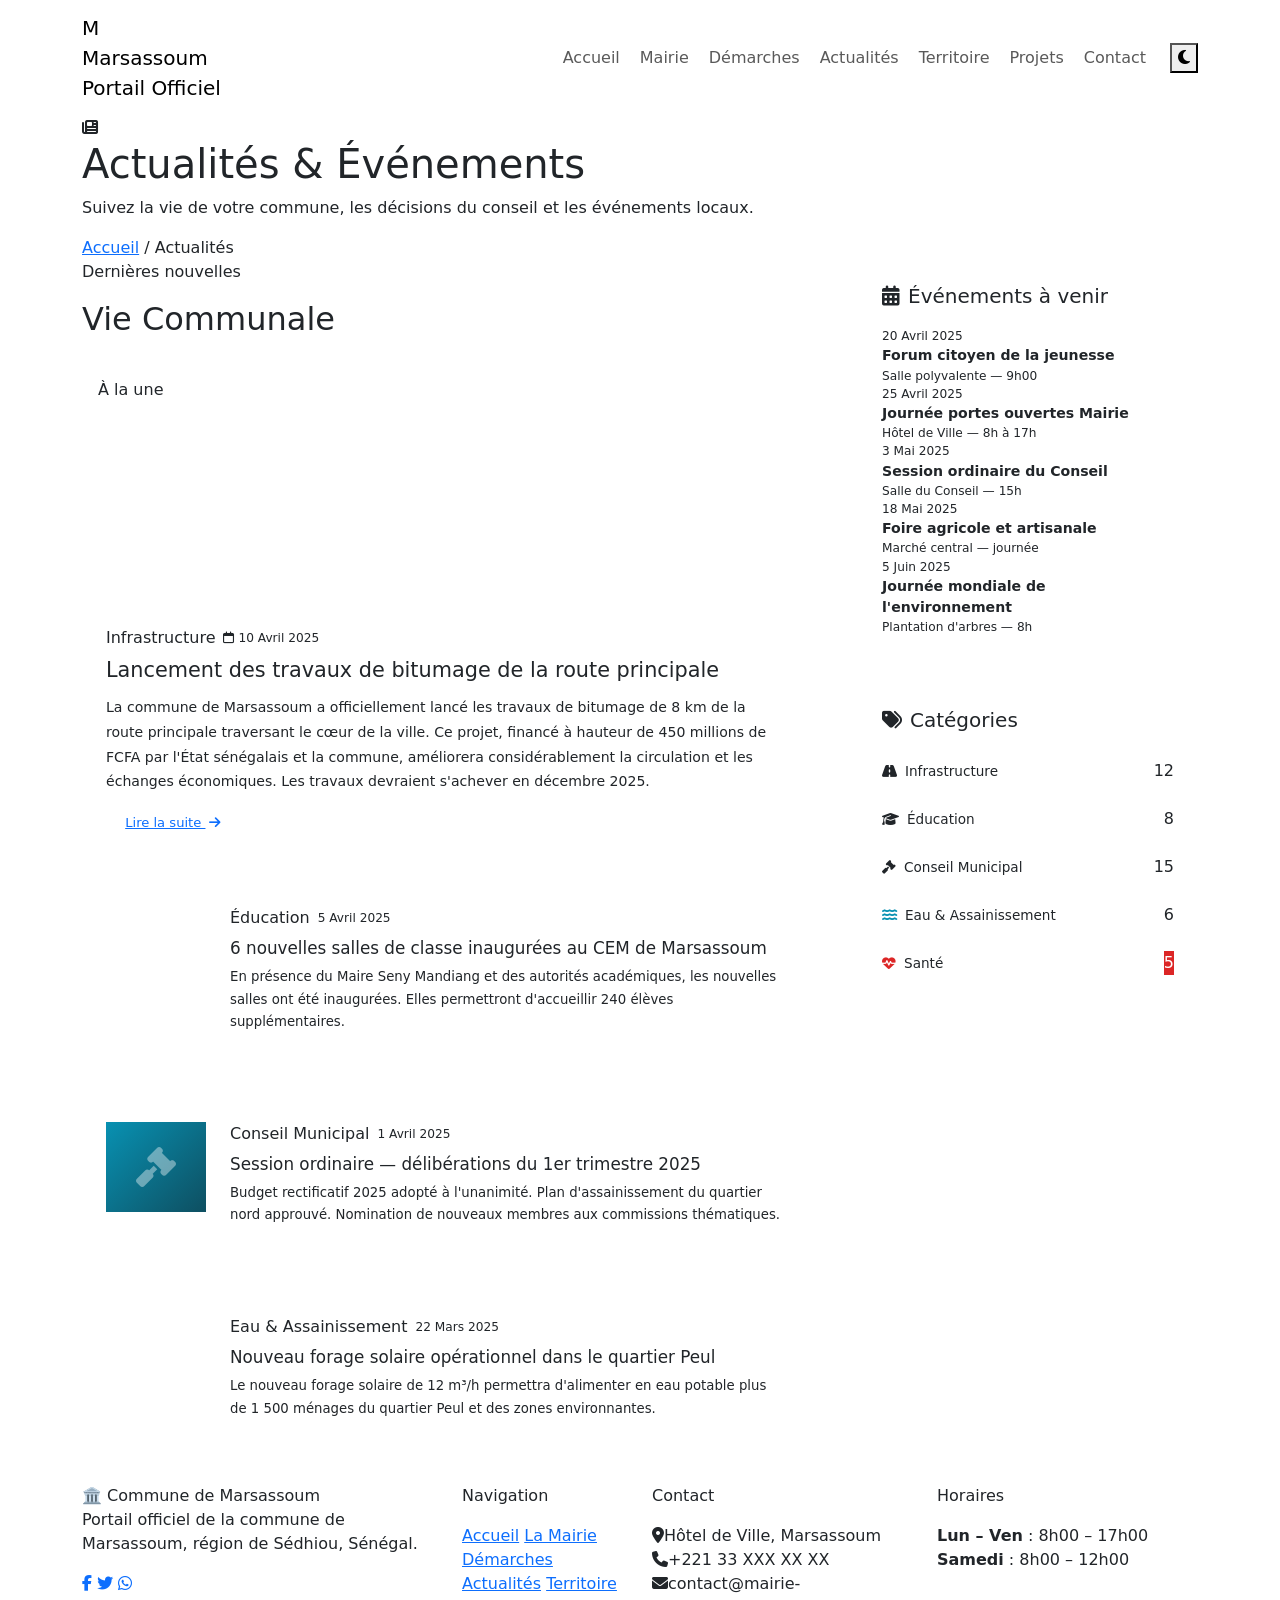
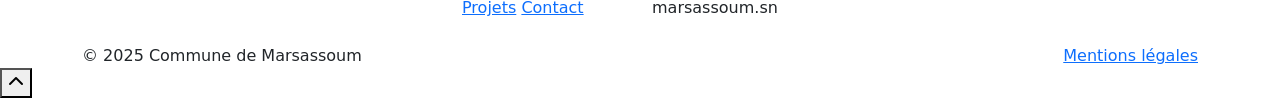
==== actualites.html @ 0442a21c "Add files via upload" ====
<!DOCTYPE html>
<html lang="fr">
<head>
  <meta charset="UTF-8" />
  <meta name="viewport" content="width=device-width, initial-scale=1.0" />
  <meta name="description" content="Actualités et événements de la Commune de Marsassoum." />
  <title>Actualités — Commune de Marsassoum</title>
  <link rel="preconnect" href="https://fonts.googleapis.com" />
  <link href="https://fonts.googleapis.com/css2?family=Playfair+Display:wght@700;900&family=DM+Sans:wght@300;400;500;600&display=swap" rel="stylesheet" />
  <link rel="stylesheet" href="https://cdn.jsdelivr.net/npm/bootstrap@5.3.2/dist/css/bootstrap.min.css" />
  <link rel="stylesheet" href="https://cdnjs.cloudflare.com/ajax/libs/font-awesome/6.5.0/css/all.min.css" />
  <link rel="stylesheet" href="css/style.css" />
</head>
<body>

<!-- ══ NAVBAR ══ -->
<nav id="navbar" class="navbar navbar-expand-lg">
  <div class="container">
    <a class="navbar-brand" href="index.html">
      <div class="brand-logo">M</div>
      <div><div class="brand-text-main">Marsassoum</div><div class="brand-text-sub">Portail Officiel</div></div>
    </a>
    <button class="navbar-toggler border-0 shadow-none" type="button" data-bs-toggle="collapse" data-bs-target="#navMenu">
      <span class="navbar-toggler-icon"></span>
    </button>
    <div class="collapse navbar-collapse" id="navMenu">
      <ul class="navbar-nav ms-auto gap-1 align-items-lg-center">
        <li class="nav-item"><a class="nav-link" href="index.html">Accueil</a></li>
        <li class="nav-item"><a class="nav-link" href="mairie.html">Mairie</a></li>
        <li class="nav-item"><a class="nav-link" href="demarches.html">Démarches</a></li>
        <li class="nav-item"><a class="nav-link" href="actualites.html">Actualités</a></li>
        <li class="nav-item"><a class="nav-link" href="territoire.html">Territoire</a></li>
        <li class="nav-item"><a class="nav-link" href="projets.html">Projets</a></li>
        <li class="nav-item"><a class="nav-link" href="contact.html">Contact</a></li>
      </ul>
      <button id="darkModeToggle" class="ms-3" title="Basculer le mode sombre"><i class="fas fa-moon"></i></button>
    </div>
  </div>
</nav>

<!-- ══ EN-TÊTE ══ -->
<div class="page-header">
  <div class="container position-relative">
    <div class="page-header-icon"><i class="fas fa-newspaper"></i></div>
    <h1>Actualités & Événements</h1>
    <p>Suivez la vie de votre commune, les décisions du conseil et les événements locaux.</p>
    <nav class="breadcrumb-custom">
      <a href="index.html">Accueil</a>
      <span class="sep">/</span>
      <span class="current">Actualités</span>
    </nav>
  </div>
</div>


<!-- ══ SECTION ACTUALITÉS ══ -->
<section class="section-main">
  <div class="container">
    <div class="row g-5">

      <!-- Colonne principale : actualités -->
      <div class="col-lg-8">
        <p class="section-label">Dernières nouvelles</p>
        <h2 class="section-title mb-4">Vie Communale</h2>

        <!-- Article 1 — featured -->
        <div class="card-modern mb-4 fade-up">
          <div style="height:240px;background:linear-gradient(135deg,var(--primary),var(--secondary));
                      display:flex;align-items:center;justify-content:center;position:relative;">
            <i class="fas fa-road" style="font-size:4rem;color:rgba(255,255,255,.25);"></i>
            <span class="badge-custom badge-primary position-absolute" style="top:1rem;left:1rem;">
              À la une
            </span>
          </div>
          <div class="p-4">
            <div class="d-flex align-items-center gap-2 mb-2">
              <span class="badge-custom badge-primary">Infrastructure</span>
              <span style="font-size:.76rem;color:var(--muted);">
                <i class="far fa-calendar me-1"></i>10 Avril 2025
              </span>
            </div>
            <h4 style="font-family:var(--font-display);color:var(--primary);font-size:1.3rem;">
              Lancement des travaux de bitumage de la route principale
            </h4>
            <p style="font-size:.88rem;color:var(--muted);line-height:1.75;margin-top:.75rem;">
              La commune de Marsassoum a officiellement lancé les travaux de bitumage de 8 km
              de la route principale traversant le cœur de la ville. Ce projet, financé à hauteur
              de 450 millions de FCFA par l'État sénégalais et la commune, améliorera considérablement
              la circulation et les échanges économiques. Les travaux devraient s'achever en décembre 2025.
            </p>
            <a href="#" class="btn-cta mt-3" style="font-size:.82rem;padding:.5rem 1.2rem;">
              Lire la suite <i class="fas fa-arrow-right ms-1"></i>
            </a>
          </div>
        </div>

        <!-- Article 2 -->
        <div class="card-modern mb-4 fade-up delay-1">
          <div class="p-4 d-flex gap-4">
            <div style="width:100px;height:90px;background:linear-gradient(135deg,var(--accent),#d97706);
                        border-radius:var(--radius-sm);display:flex;align-items:center;
                        justify-content:center;flex-shrink:0;">
              <i class="fas fa-graduation-cap" style="font-size:2.5rem;color:rgba(255,255,255,.4);"></i>
            </div>
            <div>
              <div class="d-flex align-items-center gap-2 mb-2">
                <span class="badge-custom badge-secondary">Éducation</span>
                <span style="font-size:.76rem;color:var(--muted);">5 Avril 2025</span>
              </div>
              <h5 style="font-family:var(--font-display);color:var(--primary);font-size:1.05rem;">
                6 nouvelles salles de classe inaugurées au CEM de Marsassoum
              </h5>
              <p style="font-size:.83rem;color:var(--muted);line-height:1.7;margin-top:.5rem;">
                En présence du Maire Seny Mandiang et des autorités académiques, les nouvelles
                salles ont été inaugurées. Elles permettront d'accueillir 240 élèves supplémentaires.
              </p>
            </div>
          </div>
        </div>

        <!-- Article 3 -->
        <div class="card-modern mb-4 fade-up delay-2">
          <div class="p-4 d-flex gap-4">
            <div style="width:100px;height:90px;background:linear-gradient(135deg,#0891b2,#0e4f61);
                        border-radius:var(--radius-sm);display:flex;align-items:center;
                        justify-content:center;flex-shrink:0;">
              <i class="fas fa-gavel" style="font-size:2.5rem;color:rgba(255,255,255,.4);"></i>
            </div>
            <div>
              <div class="d-flex align-items-center gap-2 mb-2">
                <span class="badge-custom badge-info">Conseil Municipal</span>
                <span style="font-size:.76rem;color:var(--muted);">1 Avril 2025</span>
              </div>
              <h5 style="font-family:var(--font-display);color:var(--primary);font-size:1.05rem;">
                Session ordinaire — délibérations du 1er trimestre 2025
              </h5>
              <p style="font-size:.83rem;color:var(--muted);line-height:1.7;margin-top:.5rem;">
                Budget rectificatif 2025 adopté à l'unanimité. Plan d'assainissement du quartier
                nord approuvé. Nomination de nouveaux membres aux commissions thématiques.
              </p>
            </div>
          </div>
        </div>

        <!-- Article 4 -->
        <div class="card-modern mb-4 fade-up delay-3">
          <div class="p-4 d-flex gap-4">
            <div style="width:100px;height:90px;background:linear-gradient(135deg,var(--secondary),#48c774);
                        border-radius:var(--radius-sm);display:flex;align-items:center;
                        justify-content:center;flex-shrink:0;">
              <i class="fas fa-water" style="font-size:2.5rem;color:rgba(255,255,255,.4);"></i>
            </div>
            <div>
              <div class="d-flex align-items-center gap-2 mb-2">
                <span class="badge-custom badge-success">Eau & Assainissement</span>
                <span style="font-size:.76rem;color:var(--muted);">22 Mars 2025</span>
              </div>
              <h5 style="font-family:var(--font-display);color:var(--primary);font-size:1.05rem;">
                Nouveau forage solaire opérationnel dans le quartier Peul
              </h5>
              <p style="font-size:.83rem;color:var(--muted);line-height:1.7;margin-top:.5rem;">
                Le nouveau forage solaire de 12 m³/h permettra d'alimenter en eau potable
                plus de 1 500 ménages du quartier Peul et des zones environnantes.
              </p>
            </div>
          </div>
        </div>

      </div><!-- fin col-lg-8 -->

      <!-- Colonne sidebar : événements à venir + catégories -->
      <div class="col-lg-4">

        <!-- Événements à venir -->
        <div class="card-modern p-4 mb-4 fade-right">
          <h5 style="color:var(--primary);margin-bottom:1.2rem;">
            <i class="fas fa-calendar-alt me-2"></i>Événements à venir
          </h5>
          <div class="timeline">
            <div class="timeline-item">
              <div class="timeline-dot"></div>
              <div style="font-size:.76rem;color:var(--muted);">20 Avril 2025</div>
              <div style="font-weight:600;font-size:.88rem;">Forum citoyen de la jeunesse</div>
              <div style="font-size:.76rem;color:var(--muted);">Salle polyvalente — 9h00</div>
            </div>
            <div class="timeline-item">
              <div class="timeline-dot"></div>
              <div style="font-size:.76rem;color:var(--muted);">25 Avril 2025</div>
              <div style="font-weight:600;font-size:.88rem;">Journée portes ouvertes Mairie</div>
              <div style="font-size:.76rem;color:var(--muted);">Hôtel de Ville — 8h à 17h</div>
            </div>
            <div class="timeline-item">
              <div class="timeline-dot"></div>
              <div style="font-size:.76rem;color:var(--muted);">3 Mai 2025</div>
              <div style="font-weight:600;font-size:.88rem;">Session ordinaire du Conseil</div>
              <div style="font-size:.76rem;color:var(--muted);">Salle du Conseil — 15h</div>
            </div>
            <div class="timeline-item">
              <div class="timeline-dot"></div>
              <div style="font-size:.76rem;color:var(--muted);">18 Mai 2025</div>
              <div style="font-weight:600;font-size:.88rem;">Foire agricole et artisanale</div>
              <div style="font-size:.76rem;color:var(--muted);">Marché central — journée</div>
            </div>
            <div class="timeline-item" style="margin-bottom:0;">
              <div class="timeline-dot"></div>
              <div style="font-size:.76rem;color:var(--muted);">5 Juin 2025</div>
              <div style="font-weight:600;font-size:.88rem;">Journée mondiale de l'environnement</div>
              <div style="font-size:.76rem;color:var(--muted);">Plantation d'arbres — 8h</div>
            </div>
          </div>
        </div>

        <!-- Catégories -->
        <div class="card-modern p-4 fade-right delay-2">
          <h5 style="color:var(--primary);margin-bottom:1.2rem;">
            <i class="fas fa-tags me-2"></i>Catégories
          </h5>
          <div class="d-flex flex-column gap-2">
            <div class="d-flex justify-content-between align-items-center py-2"
                 style="border-bottom:1px solid var(--border);">
              <span style="font-size:.85rem;"><i class="fas fa-road me-2" style="color:var(--primary);"></i>Infrastructure</span>
              <span class="badge-custom badge-primary">12</span>
            </div>
            <div class="d-flex justify-content-between align-items-center py-2"
                 style="border-bottom:1px solid var(--border);">
              <span style="font-size:.85rem;"><i class="fas fa-graduation-cap me-2" style="color:var(--secondary);"></i>Éducation</span>
              <span class="badge-custom badge-secondary">8</span>
            </div>
            <div class="d-flex justify-content-between align-items-center py-2"
                 style="border-bottom:1px solid var(--border);">
              <span style="font-size:.85rem;"><i class="fas fa-gavel me-2" style="color:var(--accent);"></i>Conseil Municipal</span>
              <span class="badge-custom badge-accent">15</span>
            </div>
            <div class="d-flex justify-content-between align-items-center py-2"
                 style="border-bottom:1px solid var(--border);">
              <span style="font-size:.85rem;"><i class="fas fa-water me-2" style="color:#0891b2;"></i>Eau & Assainissement</span>
              <span class="badge-custom badge-info">6</span>
            </div>
            <div class="d-flex justify-content-between align-items-center py-2">
              <span style="font-size:.85rem;"><i class="fas fa-heartbeat me-2" style="color:#dc2626;"></i>Santé</span>
              <span class="badge-custom" style="background:#dc2626;color:#fff;">5</span>
            </div>
          </div>
        </div>

      </div>
    </div>
  </div>
</section>


<!-- ══ FOOTER ══ -->
<footer>
  <div class="container">
    <div class="row g-4 pb-4">
      <div class="col-lg-4">
        <div class="footer-brand">🏛️ Commune de Marsassoum</div>
        <p class="footer-desc">Portail officiel de la commune de Marsassoum, région de Sédhiou, Sénégal.</p>
        <div>
          <a href="#" class="footer-social"><i class="fab fa-facebook-f"></i></a>
          <a href="#" class="footer-social"><i class="fab fa-twitter"></i></a>
          <a href="#" class="footer-social"><i class="fab fa-whatsapp"></i></a>
        </div>
      </div>
      <div class="col-6 col-lg-2">
        <p class="footer-heading">Navigation</p>
        <a href="index.html" class="footer-link">Accueil</a>
        <a href="mairie.html" class="footer-link">La Mairie</a>
        <a href="demarches.html" class="footer-link">Démarches</a>
        <a href="actualites.html" class="footer-link">Actualités</a>
        <a href="territoire.html" class="footer-link">Territoire</a>
        <a href="projets.html" class="footer-link">Projets</a>
        <a href="contact.html" class="footer-link">Contact</a>
      </div>
      <div class="col-6 col-lg-3">
        <p class="footer-heading">Contact</p>
        <div class="footer-contact-item"><i class="fas fa-map-marker-alt"></i><span>Hôtel de Ville, Marsassoum</span></div>
        <div class="footer-contact-item"><i class="fas fa-phone"></i><span>+221 33 XXX XX XX</span></div>
        <div class="footer-contact-item"><i class="fas fa-envelope"></i><span>contact@mairie-marsassoum.sn</span></div>
      </div>
      <div class="col-lg-3">
        <p class="footer-heading">Horaires</p>
        <div class="footer-hours">
          <div><strong>Lun – Ven</strong> : 8h00 – 17h00</div>
          <div><strong>Samedi</strong> : 8h00 – 12h00</div>
        </div>
      </div>
    </div>
    <div class="footer-bottom">
      <div class="d-flex flex-wrap justify-content-between gap-2">
        <span class="footer-bottom-text">© 2025 Commune de Marsassoum</span>
        <a href="#" class="footer-link" style="display:inline;">Mentions légales</a>
      </div>
    </div>
  </div>
</footer>

<button id="backToTop" title="Retour en haut"><i class="fas fa-chevron-up"></i></button>
<script src="https://cdn.jsdelivr.net/npm/bootstrap@5.3.2/dist/js/bootstrap.bundle.min.js"></script>
<script src="js/script.js"></script>
</body>
</html>
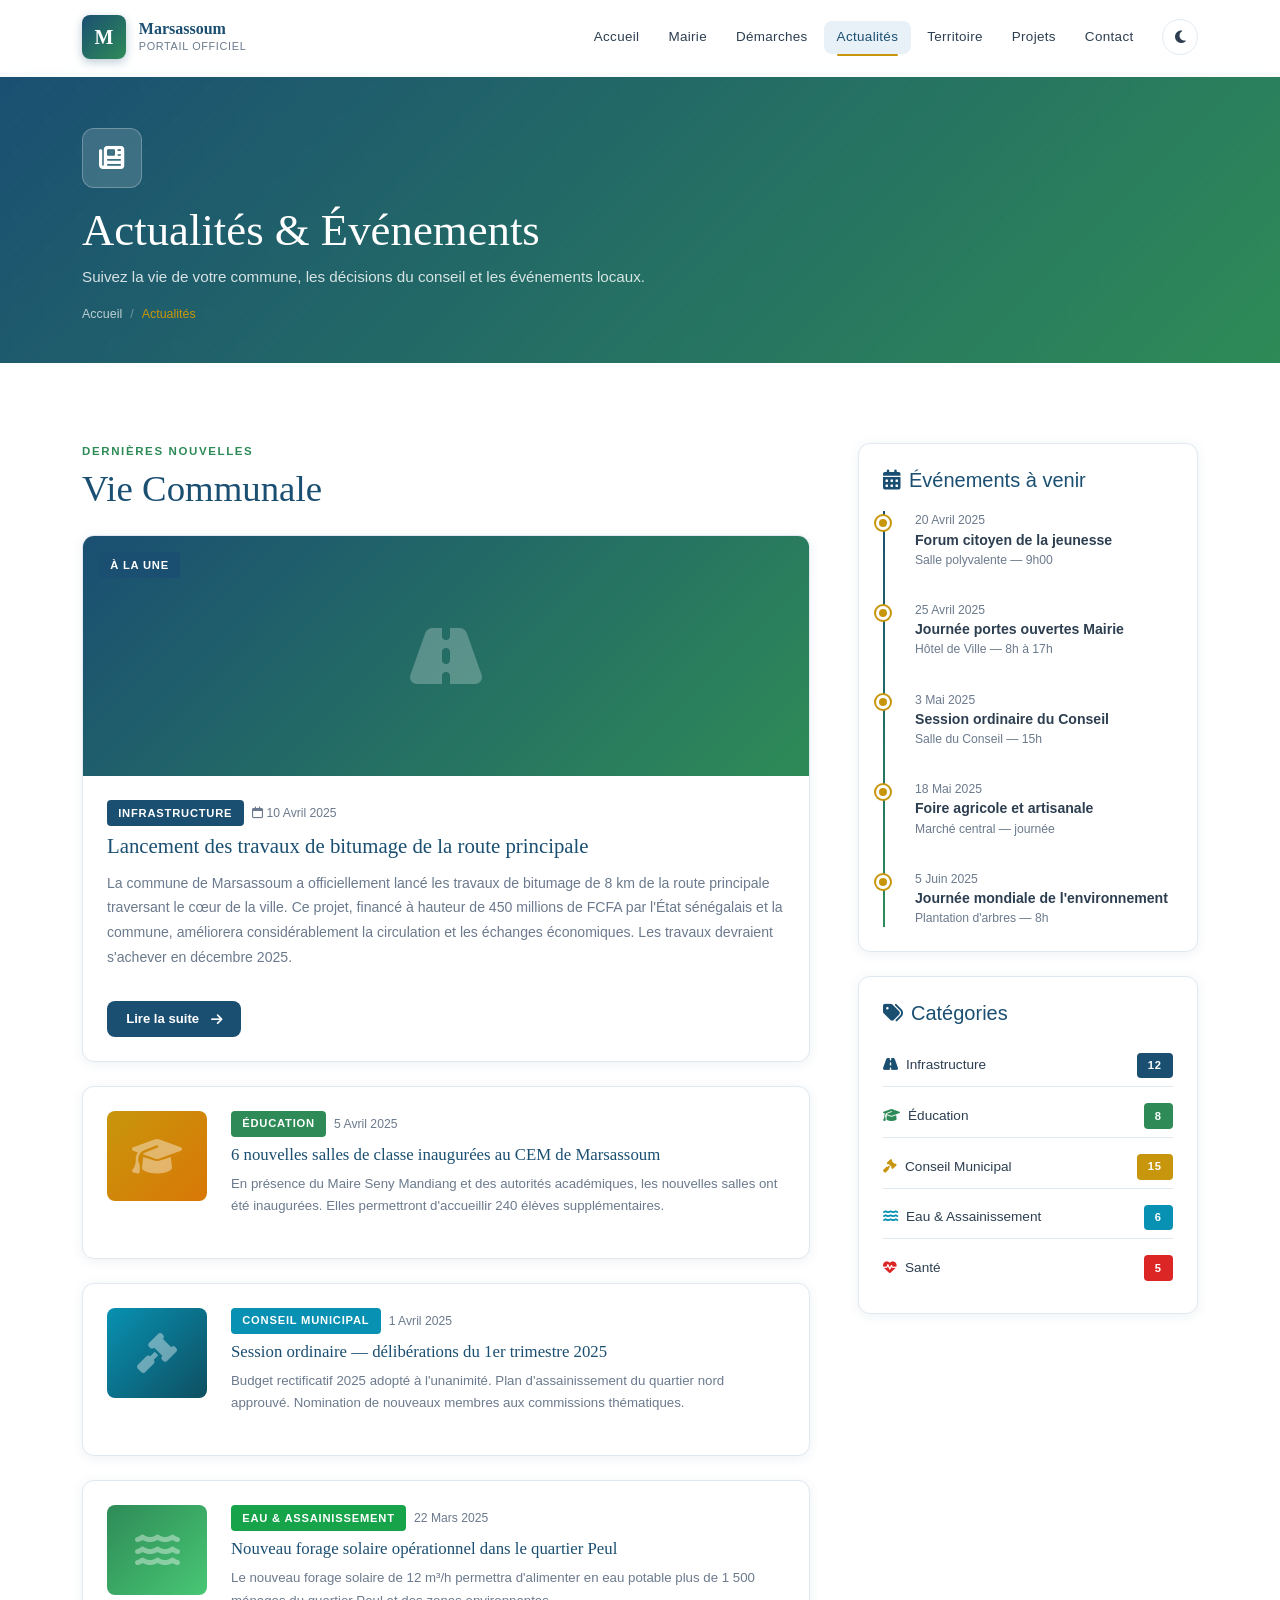
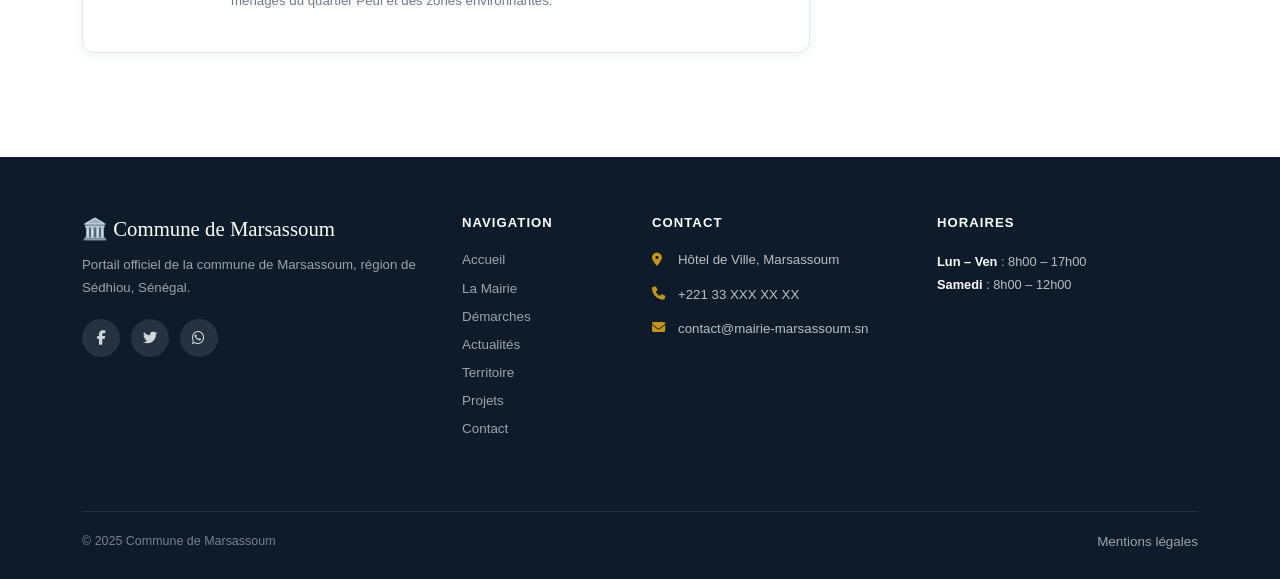
==== commit 5edac954: "Update stylesheet and script paths in actualites.html" ====
--- a/actualites.html
+++ b/actualites.html
@@ -9,7 +9,7 @@
   <link href="https://fonts.googleapis.com/css2?family=Playfair+Display:wght@700;900&family=DM+Sans:wght@300;400;500;600&display=swap" rel="stylesheet" />
   <link rel="stylesheet" href="https://cdn.jsdelivr.net/npm/bootstrap@5.3.2/dist/css/bootstrap.min.css" />
   <link rel="stylesheet" href="https://cdnjs.cloudflare.com/ajax/libs/font-awesome/6.5.0/css/all.min.css" />
-  <link rel="stylesheet" href="css/style.css" />
+  <link rel="stylesheet" href="style.css" />
 </head>
 <body>
 
@@ -297,6 +297,6 @@
 
 <button id="backToTop" title="Retour en haut"><i class="fas fa-chevron-up"></i></button>
 <script src="https://cdn.jsdelivr.net/npm/bootstrap@5.3.2/dist/js/bootstrap.bundle.min.js"></script>
-<script src="js/script.js"></script>
+<script src="script.js"></script>
 </body>
 </html>
--- a/style.css
+++ b/style.css
@@ -0,0 +1,957 @@
+/* ============================================================
+   COMMUNE DE MARSASSOUM — Feuille de styles principale
+   style.css
+   Auteur  : Portail Citoyen Marsassoum
+   Version : 2.0
+   Description :
+     Styles partagés par toutes les pages du site.
+     Organisation :
+       1.  Variables & Reset
+       2.  Scrollbar & Sélection
+       3.  Navbar
+       4.  Hero / En-tête de page
+       5.  Composants (cards, badges, boutons…)
+       6.  Sections communes
+       7.  Footer
+       8.  Bouton Retour en haut
+       9.  Dark Mode
+       10. Animations
+       11. Responsive
+   ============================================================ */
+
+
+/* ─────────────────────────────────────────────────
+   1. VARIABLES CSS & RESET
+───────────────────────────────────────────────── */
+:root {
+  /* Palette principale */
+  --primary:       #1a4f72;   /* bleu institutionnel   */
+  --primary-dark:  #0f3350;   /* bleu foncé            */
+  --primary-light: #e8f1f8;   /* bleu très clair       */
+  --secondary:     #2e8b57;   /* vert Casamance        */
+  --secondary-light:#e8f5ee;  /* vert très clair       */
+  --accent:        #c8960c;   /* or / ambre            */
+  --accent-light:  #fdf3d8;   /* or très clair         */
+
+  /* Neutres */
+  --white:    #ffffff;
+  --light-bg: #f4f7fb;
+  --border:   #e0e8f0;
+  --text:     #2c3e50;
+  --muted:    #6b7a8d;
+  --dark:     #0d1b2a;
+
+  /* Typographie */
+  --font-display: 'Playfair Display', serif;
+  --font-body:    'DM Sans', sans-serif;
+
+  /* Effets */
+  --shadow-sm:  0 2px 12px rgba(26,79,114,.08);
+  --shadow-md:  0 4px 24px rgba(26,79,114,.13);
+  --shadow-lg:  0 10px 40px rgba(26,79,114,.18);
+  --radius-sm:  8px;
+  --radius-md:  12px;
+  --radius-lg:  20px;
+  --transition: all .28s cubic-bezier(.4,0,.2,1);
+}
+
+/* Dark mode — variables remplacées */
+[data-theme="dark"] {
+  --white:      #1e2a36;
+  --light-bg:   #151f2b;
+  --border:     #2a3a4a;
+  --text:       #d4dfe8;
+  --muted:      #8fa3b8;
+  --dark:       #f0f4f8;
+  --shadow-sm:  0 2px 12px rgba(0,0,0,.25);
+  --shadow-md:  0 4px 24px rgba(0,0,0,.35);
+  --primary-light: #1a3348;
+  --secondary-light:#0d2217;
+  --accent-light:  #2a1e05;
+}
+
+*, *::before, *::after {
+  margin: 0;
+  padding: 0;
+  box-sizing: border-box;
+}
+
+html {
+  scroll-behavior: smooth;
+  font-size: 16px;
+}
+
+body {
+  font-family: var(--font-body);
+  color: var(--text);
+  background-color: var(--white);
+  overflow-x: hidden;
+  transition: background-color .3s, color .3s;
+  padding-top: 72px; /* compense la navbar fixe */
+}
+
+
+/* ─────────────────────────────────────────────────
+   2. SCROLLBAR & SÉLECTION
+───────────────────────────────────────────────── */
+::-webkit-scrollbar { width: 6px; height: 6px; }
+::-webkit-scrollbar-track { background: var(--light-bg); }
+::-webkit-scrollbar-thumb {
+  background: var(--primary);
+  border-radius: 3px;
+}
+::-webkit-scrollbar-thumb:hover { background: var(--primary-dark); }
+
+::selection {
+  background: var(--primary);
+  color: var(--white);
+}
+
+
+/* ─────────────────────────────────────────────────
+   3. NAVBAR
+───────────────────────────────────────────────── */
+#navbar {
+  position: fixed;
+  top: 0; left: 0; right: 0;
+  z-index: 1050;
+  background: rgba(255,255,255,.96);
+  backdrop-filter: blur(14px);
+  -webkit-backdrop-filter: blur(14px);
+  border-bottom: 2px solid transparent;
+  padding: .65rem 0;
+  transition: var(--transition);
+}
+
+[data-theme="dark"] #navbar {
+  background: rgba(21,31,43,.96);
+}
+
+#navbar.scrolled {
+  border-bottom-color: var(--accent);
+  box-shadow: var(--shadow-md);
+}
+
+/* Logo zone */
+.navbar-brand {
+  display: flex;
+  align-items: center;
+  gap: .8rem;
+  text-decoration: none;
+}
+
+.brand-logo {
+  width: 44px;
+  height: 44px;
+  border-radius: var(--radius-sm);
+  background: linear-gradient(135deg, var(--primary), var(--secondary));
+  display: flex;
+  align-items: center;
+  justify-content: center;
+  font-family: var(--font-display);
+  font-size: 1.25rem;
+  font-weight: 700;
+  color: #fff;
+  flex-shrink: 0;
+  box-shadow: 0 3px 10px rgba(26,79,114,.3);
+}
+
+/* Espace logo image (si logo PNG disponible) */
+.brand-logo img {
+  width: 100%;
+  height: 100%;
+  object-fit: contain;
+  border-radius: var(--radius-sm);
+}
+
+.brand-text-main {
+  font-family: var(--font-display);
+  font-size: 1rem;
+  font-weight: 700;
+  color: var(--primary);
+  line-height: 1.15;
+}
+
+.brand-text-sub {
+  font-size: .68rem;
+  color: var(--muted);
+  letter-spacing: .06em;
+  text-transform: uppercase;
+}
+
+[data-theme="dark"] .brand-text-main { color: #d4dfe8; }
+
+/* Liens navbar */
+.nav-link {
+  font-size: .84rem;
+  font-weight: 500;
+  letter-spacing: .025em;
+  color: var(--text) !important;
+  padding: .4rem .78rem !important;
+  border-radius: var(--radius-sm);
+  transition: var(--transition);
+  position: relative;
+}
+
+.nav-link::after {
+  content: '';
+  position: absolute;
+  bottom: -2px; left: 50%; right: 50%;
+  height: 2px;
+  background: var(--accent);
+  border-radius: 1px;
+  transition: var(--transition);
+}
+
+.nav-link:hover::after,
+.nav-link.active::after {
+  left: .78rem;
+  right: .78rem;
+}
+
+.nav-link:hover,
+.nav-link.active {
+  color: var(--primary) !important;
+  background: var(--primary-light);
+}
+
+[data-theme="dark"] .nav-link:hover,
+[data-theme="dark"] .nav-link.active {
+  color: #fff !important;
+  background: rgba(26,79,114,.4);
+}
+
+/* Bouton dark mode */
+#darkModeToggle {
+  width: 36px;
+  height: 36px;
+  border-radius: 50%;
+  border: 1.5px solid var(--border);
+  background: var(--white);
+  color: var(--text);
+  cursor: pointer;
+  display: flex;
+  align-items: center;
+  justify-content: center;
+  font-size: .9rem;
+  transition: var(--transition);
+  flex-shrink: 0;
+}
+
+#darkModeToggle:hover {
+  background: var(--primary);
+  color: #fff;
+  border-color: var(--primary);
+}
+
+
+/* ─────────────────────────────────────────────────
+   4. HERO — PAGE D'ACCUEIL
+───────────────────────────────────────────────── */
+.hero-section {
+  min-height: calc(100vh - 72px);
+  background:
+    linear-gradient(135deg, rgba(26,79,114,.9) 0%, rgba(46,139,87,.75) 100%),
+    url('https://images.unsplash.com/photo-1506905925346-21bda4d32df4?w=1600&q=80') center/cover no-repeat;
+  display: flex;
+  align-items: center;
+  position: relative;
+  overflow: hidden;
+}
+
+/* Pattern de points décoratif */
+.hero-section::before {
+  content: '';
+  position: absolute;
+  inset: 0;
+  background-image: radial-gradient(rgba(255,255,255,.06) 1px, transparent 1px);
+  background-size: 40px 40px;
+  pointer-events: none;
+}
+
+/* Vague décorative en bas du héros */
+.hero-wave {
+  position: absolute;
+  bottom: -1px; left: 0; right: 0;
+}
+
+.hero-badge {
+  display: inline-flex;
+  align-items: center;
+  gap: .5rem;
+  background: rgba(255,255,255,.15);
+  border: 1px solid rgba(255,255,255,.3);
+  color: #fff;
+  font-size: .75rem;
+  letter-spacing: .1em;
+  text-transform: uppercase;
+  padding: .35rem 1rem;
+  border-radius: 50px;
+  margin-bottom: 1.2rem;
+  backdrop-filter: blur(4px);
+}
+
+.hero-title {
+  font-family: var(--font-display);
+  font-size: clamp(2.2rem, 5vw, 3.8rem);
+  color: #fff;
+  line-height: 1.18;
+  margin-bottom: 1rem;
+}
+
+.hero-title span { color: var(--accent); }
+
+.hero-subtitle {
+  color: rgba(255,255,255,.88);
+  font-size: 1rem;
+  line-height: 1.75;
+  max-width: 520px;
+  margin-bottom: 2rem;
+}
+
+/* Statistiques héros */
+.hero-stats {
+  display: flex;
+  gap: 1.2rem;
+  flex-wrap: wrap;
+  margin-top: 2.5rem;
+}
+
+.hero-stat {
+  background: rgba(255,255,255,.12);
+  backdrop-filter: blur(8px);
+  border: 1px solid rgba(255,255,255,.2);
+  border-radius: var(--radius-md);
+  padding: .9rem 1.3rem;
+  color: #fff;
+  text-align: center;
+  min-width: 90px;
+}
+
+.hero-stat-num {
+  font-family: var(--font-display);
+  font-size: 1.7rem;
+  font-weight: 700;
+  line-height: 1;
+}
+
+.hero-stat-lbl {
+  font-size: .7rem;
+  opacity: .8;
+  letter-spacing: .06em;
+  text-transform: uppercase;
+  margin-top: .25rem;
+}
+
+
+/* ─────────────────────────────────────────────────
+   4b. PAGE HEADER (pour les pages internes)
+───────────────────────────────────────────────── */
+.page-header {
+  background: linear-gradient(135deg, var(--primary) 0%, var(--secondary) 100%);
+  padding: 3.5rem 0 2.5rem;
+  position: relative;
+  overflow: hidden;
+}
+
+.page-header::before {
+  content: '';
+  position: absolute;
+  inset: 0;
+  background-image: radial-gradient(rgba(255,255,255,.05) 1px, transparent 1px);
+  background-size: 32px 32px;
+}
+
+.page-header-icon {
+  width: 60px;
+  height: 60px;
+  border-radius: var(--radius-md);
+  background: rgba(255,255,255,.15);
+  border: 1px solid rgba(255,255,255,.25);
+  display: flex;
+  align-items: center;
+  justify-content: center;
+  font-size: 1.6rem;
+  color: #fff;
+  margin-bottom: 1rem;
+}
+
+.page-header h1 {
+  font-family: var(--font-display);
+  font-size: clamp(1.8rem, 4vw, 2.8rem);
+  color: #fff;
+  margin-bottom: .5rem;
+}
+
+.page-header p {
+  color: rgba(255,255,255,.82);
+  font-size: .95rem;
+  max-width: 580px;
+}
+
+/* Fil d'Ariane */
+.breadcrumb-custom {
+  display: flex;
+  align-items: center;
+  gap: .5rem;
+  font-size: .78rem;
+  color: rgba(255,255,255,.7);
+  margin-top: 1rem;
+}
+
+.breadcrumb-custom a {
+  color: rgba(255,255,255,.7);
+  text-decoration: none;
+  transition: color .2s;
+}
+
+.breadcrumb-custom a:hover { color: var(--accent); }
+.breadcrumb-custom .sep { opacity: .5; }
+.breadcrumb-custom .current { color: var(--accent); }
+
+
+/* ─────────────────────────────────────────────────
+   5. COMPOSANTS RÉUTILISABLES
+───────────────────────────────────────────────── */
+
+/* ── Boutons ── */
+.btn-primary-custom {
+  display: inline-flex;
+  align-items: center;
+  gap: .5rem;
+  background: var(--accent);
+  color: #fff;
+  border: none;
+  padding: .72rem 1.7rem;
+  border-radius: var(--radius-sm);
+  font-family: var(--font-body);
+  font-weight: 600;
+  font-size: .88rem;
+  letter-spacing: .03em;
+  text-decoration: none;
+  cursor: pointer;
+  transition: var(--transition);
+}
+
+.btn-primary-custom:hover {
+  background: #a67a08;
+  color: #fff;
+  transform: translateY(-2px);
+  box-shadow: 0 6px 20px rgba(200,150,12,.4);
+}
+
+.btn-outline-custom {
+  display: inline-flex;
+  align-items: center;
+  gap: .5rem;
+  background: transparent;
+  color: #fff;
+  border: 2px solid rgba(255,255,255,.55);
+  padding: .68rem 1.7rem;
+  border-radius: var(--radius-sm);
+  font-family: var(--font-body);
+  font-weight: 500;
+  font-size: .88rem;
+  text-decoration: none;
+  cursor: pointer;
+  transition: var(--transition);
+}
+
+.btn-outline-custom:hover {
+  background: rgba(255,255,255,.15);
+  border-color: #fff;
+  color: #fff;
+}
+
+.btn-cta {
+  display: inline-flex;
+  align-items: center;
+  gap: .5rem;
+  background: var(--primary);
+  color: #fff;
+  border: none;
+  padding: .72rem 1.7rem;
+  border-radius: var(--radius-sm);
+  font-family: var(--font-body);
+  font-weight: 600;
+  font-size: .88rem;
+  text-decoration: none;
+  cursor: pointer;
+  transition: var(--transition);
+}
+
+.btn-cta:hover {
+  background: var(--primary-dark);
+  color: #fff;
+  transform: translateY(-2px);
+  box-shadow: var(--shadow-md);
+}
+
+/* ── Cards ── */
+.card-modern {
+  background: var(--white);
+  border: 1px solid var(--border);
+  border-radius: var(--radius-md);
+  box-shadow: var(--shadow-sm);
+  transition: var(--transition);
+  overflow: hidden;
+}
+
+.card-modern:hover {
+  transform: translateY(-5px);
+  box-shadow: var(--shadow-lg);
+  border-color: var(--primary-light);
+}
+
+[data-theme="dark"] .card-modern {
+  background: #1e2a36;
+  border-color: #2a3a4a;
+}
+
+/* ── Icône box ── */
+.icon-box {
+  width: 52px;
+  height: 52px;
+  border-radius: var(--radius-sm);
+  display: flex;
+  align-items: center;
+  justify-content: center;
+  font-size: 1.25rem;
+  flex-shrink: 0;
+}
+
+.icon-primary  { background: var(--primary-light);   color: var(--primary);   }
+.icon-secondary{ background: var(--secondary-light); color: var(--secondary); }
+.icon-accent   { background: var(--accent-light);    color: var(--accent);    }
+.icon-purple   { background: #f0ebf8; color: #7c3aed; }
+
+/* ── Section header ── */
+.section-label {
+  font-size: .72rem;
+  font-weight: 600;
+  letter-spacing: .14em;
+  text-transform: uppercase;
+  color: var(--secondary);
+  margin-bottom: .4rem;
+}
+
+.section-title {
+  font-family: var(--font-display);
+  font-size: clamp(1.7rem, 3vw, 2.3rem);
+  color: var(--primary);
+  margin-bottom: .5rem;
+  line-height: 1.2;
+}
+
+[data-theme="dark"] .section-title { color: #c5d8ea; }
+
+.section-divider {
+  width: 48px;
+  height: 4px;
+  border-radius: 2px;
+  background: linear-gradient(90deg, var(--primary), var(--accent));
+  margin-bottom: 1.1rem;
+}
+
+.section-desc {
+  color: var(--muted);
+  line-height: 1.75;
+  max-width: 560px;
+  font-size: .94rem;
+}
+
+/* ── Sections ── */
+.section-main { padding: 80px 0; }
+.section-alt   { padding: 80px 0; background: var(--light-bg); }
+
+[data-theme="dark"] .section-alt { background: #151f2b; }
+
+/* ── Badges ── */
+.badge-custom {
+  display: inline-block;
+  padding: .28rem .7rem;
+  border-radius: 4px;
+  font-size: .7rem;
+  font-weight: 700;
+  letter-spacing: .07em;
+  text-transform: uppercase;
+}
+
+.badge-primary   { background: var(--primary);   color: #fff; }
+.badge-secondary { background: var(--secondary); color: #fff; }
+.badge-accent    { background: var(--accent);    color: #fff; }
+.badge-success   { background: #16a34a; color: #fff; }
+.badge-warning   { background: #d97706; color: #fff; }
+.badge-info      { background: #0891b2; color: #fff; }
+
+/* ── Pills services ── */
+.service-pill {
+  display: inline-flex;
+  align-items: center;
+  gap: .45rem;
+  background: var(--white);
+  border: 1.5px solid var(--border);
+  border-radius: 50px;
+  padding: .48rem 1.1rem;
+  font-size: .83rem;
+  font-weight: 500;
+  color: var(--text);
+  text-decoration: none;
+  transition: var(--transition);
+}
+
+.service-pill i { color: var(--primary); transition: color .2s; }
+
+.service-pill:hover {
+  background: var(--primary);
+  border-color: var(--primary);
+  color: #fff;
+}
+
+.service-pill:hover i { color: #fff; }
+
+/* ── Formulaire ── */
+.form-field {
+  margin-bottom: 1.2rem;
+}
+
+.form-field label {
+  display: block;
+  font-size: .82rem;
+  font-weight: 600;
+  color: var(--text);
+  margin-bottom: .35rem;
+}
+
+.form-control-custom {
+  width: 100%;
+  border: 1.5px solid var(--border);
+  border-radius: var(--radius-sm);
+  padding: .72rem 1rem;
+  font-family: var(--font-body);
+  font-size: .9rem;
+  color: var(--text);
+  background: var(--white);
+  transition: border-color .2s, box-shadow .2s;
+  outline: none;
+}
+
+.form-control-custom:focus {
+  border-color: var(--primary);
+  box-shadow: 0 0 0 3px rgba(26,79,114,.12);
+}
+
+[data-theme="dark"] .form-control-custom {
+  background: #1e2a36;
+  border-color: #2a3a4a;
+  color: var(--text);
+}
+
+.form-error {
+  font-size: .76rem;
+  color: #dc2626;
+  margin-top: .25rem;
+  display: none;
+}
+
+.form-control-custom.is-error {
+  border-color: #dc2626;
+}
+
+.form-control-custom.is-error + .form-error {
+  display: block;
+}
+
+/* ── Progress bar ── */
+.progress-modern {
+  height: 7px;
+  border-radius: 4px;
+  background: var(--border);
+  overflow: hidden;
+}
+
+.progress-fill {
+  height: 100%;
+  border-radius: 4px;
+  background: linear-gradient(90deg, var(--primary), var(--secondary));
+  width: 0%;
+  transition: width 1.2s ease;
+}
+
+/* ── Organigramme ── */
+.org-avatar {
+  width: 80px;
+  height: 80px;
+  border-radius: 50%;
+  background: linear-gradient(135deg, var(--primary), var(--secondary));
+  display: flex;
+  align-items: center;
+  justify-content: center;
+  font-family: var(--font-display);
+  font-size: 1.8rem;
+  color: #fff;
+  margin: 0 auto 1rem;
+  border: 3px solid var(--accent);
+  box-shadow: 0 4px 16px rgba(26,79,114,.25);
+}
+
+/* ── Timeline ── */
+.timeline { position: relative; padding-left: 2rem; }
+.timeline::before {
+  content: '';
+  position: absolute;
+  left: 0; top: 0; bottom: 0;
+  width: 2px;
+  background: linear-gradient(180deg, var(--primary), var(--secondary));
+}
+
+.timeline-item { position: relative; margin-bottom: 2rem; }
+.timeline-dot {
+  position: absolute;
+  left: -2.46rem;
+  top: .3rem;
+  width: 14px;
+  height: 14px;
+  border-radius: 50%;
+  background: var(--accent);
+  border: 3px solid var(--white);
+  box-shadow: 0 0 0 2px var(--accent);
+}
+
+/* ── Démarche row ── */
+.demarche-row {
+  display: flex;
+  align-items: center;
+  gap: 1rem;
+  padding: .9rem 1.2rem;
+  border-radius: var(--radius-md);
+  background: var(--white);
+  border: 1.5px solid var(--border);
+  margin-bottom: .75rem;
+  text-decoration: none;
+  color: var(--text);
+  transition: var(--transition);
+  cursor: pointer;
+}
+
+.demarche-row:hover {
+  border-color: var(--primary);
+  box-shadow: var(--shadow-sm);
+  transform: translateX(4px);
+  color: var(--text);
+}
+
+[data-theme="dark"] .demarche-row {
+  background: #1e2a36;
+  border-color: #2a3a4a;
+}
+
+.demarche-name { font-weight: 600; font-size: .9rem; }
+.demarche-desc { font-size: .78rem; color: var(--muted); }
+.demarche-btn  { margin-left: auto; white-space: nowrap; }
+
+
+/* ─────────────────────────────────────────────────
+   6. FOOTER
+───────────────────────────────────────────────── */
+footer {
+  background: var(--dark);
+  color: rgba(255,255,255,.72);
+  padding: 3.5rem 0 0;
+}
+
+[data-theme="dark"] footer { background: #090f17; }
+
+.footer-brand {
+  font-family: var(--font-display);
+  font-size: 1.3rem;
+  color: #fff;
+  margin-bottom: .6rem;
+}
+
+.footer-desc {
+  font-size: .83rem;
+  line-height: 1.72;
+  color: rgba(255,255,255,.6);
+  margin-bottom: 1.2rem;
+}
+
+.footer-heading {
+  font-size: .82rem;
+  font-weight: 700;
+  letter-spacing: .08em;
+  text-transform: uppercase;
+  color: #fff;
+  margin-bottom: 1.1rem;
+}
+
+.footer-link {
+  display: block;
+  color: rgba(255,255,255,.6);
+  text-decoration: none;
+  font-size: .84rem;
+  margin-bottom: .5rem;
+  transition: color .2s;
+}
+
+.footer-link:hover { color: var(--accent); }
+
+.footer-social {
+  display: inline-flex;
+  align-items: center;
+  justify-content: center;
+  width: 38px;
+  height: 38px;
+  border-radius: 50%;
+  background: rgba(255,255,255,.1);
+  color: rgba(255,255,255,.8);
+  font-size: .9rem;
+  text-decoration: none;
+  transition: var(--transition);
+  margin-right: .4rem;
+}
+
+.footer-social:hover {
+  background: var(--accent);
+  color: #fff;
+  transform: translateY(-2px);
+}
+
+.footer-bottom {
+  border-top: 1px solid rgba(255,255,255,.1);
+  padding: 1.2rem 0;
+  margin-top: 2.5rem;
+}
+
+.footer-bottom-text {
+  font-size: .78rem;
+  color: rgba(255,255,255,.45);
+}
+
+.footer-contact-item {
+  display: flex;
+  align-items: flex-start;
+  gap: .75rem;
+  margin-bottom: .9rem;
+  font-size: .83rem;
+}
+
+.footer-contact-item i {
+  color: var(--accent);
+  margin-top: .15rem;
+  flex-shrink: 0;
+  width: 14px;
+}
+
+.footer-hours {
+  font-size: .8rem;
+  line-height: 1.8;
+}
+
+.footer-hours strong { color: #fff; }
+
+
+/* ─────────────────────────────────────────────────
+   7. BOUTON RETOUR EN HAUT
+───────────────────────────────────────────────── */
+#backToTop {
+  position: fixed;
+  bottom: 2rem;
+  right: 1.8rem;
+  width: 44px;
+  height: 44px;
+  border-radius: 50%;
+  background: var(--primary);
+  color: #fff;
+  border: none;
+  cursor: pointer;
+  display: flex;
+  align-items: center;
+  justify-content: center;
+  font-size: 1rem;
+  box-shadow: var(--shadow-md);
+  opacity: 0;
+  transform: translateY(16px);
+  transition: var(--transition);
+  z-index: 999;
+}
+
+#backToTop.visible {
+  opacity: 1;
+  transform: translateY(0);
+}
+
+#backToTop:hover {
+  background: var(--accent);
+  transform: translateY(-3px);
+}
+
+
+/* ─────────────────────────────────────────────────
+   8. ANIMATIONS (IntersectionObserver classes)
+───────────────────────────────────────────────── */
+.fade-up {
+  opacity: 0;
+  transform: translateY(30px);
+  transition: opacity .65s ease, transform .65s ease;
+}
+
+.fade-up.visible {
+  opacity: 1;
+  transform: translateY(0);
+}
+
+.fade-left {
+  opacity: 0;
+  transform: translateX(-30px);
+  transition: opacity .65s ease, transform .65s ease;
+}
+
+.fade-left.visible {
+  opacity: 1;
+  transform: translateX(0);
+}
+
+.fade-right {
+  opacity: 0;
+  transform: translateX(30px);
+  transition: opacity .65s ease, transform .65s ease;
+}
+
+.fade-right.visible {
+  opacity: 1;
+  transform: translateX(0);
+}
+
+/* Délais d'animation en cascade */
+.delay-1 { transition-delay: .1s; }
+.delay-2 { transition-delay: .2s; }
+.delay-3 { transition-delay: .3s; }
+.delay-4 { transition-delay: .4s; }
+.delay-5 { transition-delay: .5s; }
+
+
+/* ─────────────────────────────────────────────────
+   9. RESPONSIVE
+───────────────────────────────────────────────── */
+@media (max-width: 992px) {
+  .hero-stats { gap: .8rem; }
+  .section-main,
+  .section-alt  { padding: 60px 0; }
+  body { padding-top: 68px; }
+}
+
+@media (max-width: 768px) {
+  .hero-title { font-size: 2rem; }
+  .section-main,
+  .section-alt  { padding: 48px 0; }
+  .hero-stats   { gap: .6rem; }
+  .hero-stat    { padding: .7rem 1rem; }
+  .hero-stat-num{ font-size: 1.4rem; }
+  .page-header  { padding: 2.5rem 0 2rem; }
+}
+
+@media (max-width: 576px) {
+  .hero-title { font-size: 1.8rem; }
+  #backToTop  { bottom: 1.2rem; right: 1rem; }
+}
